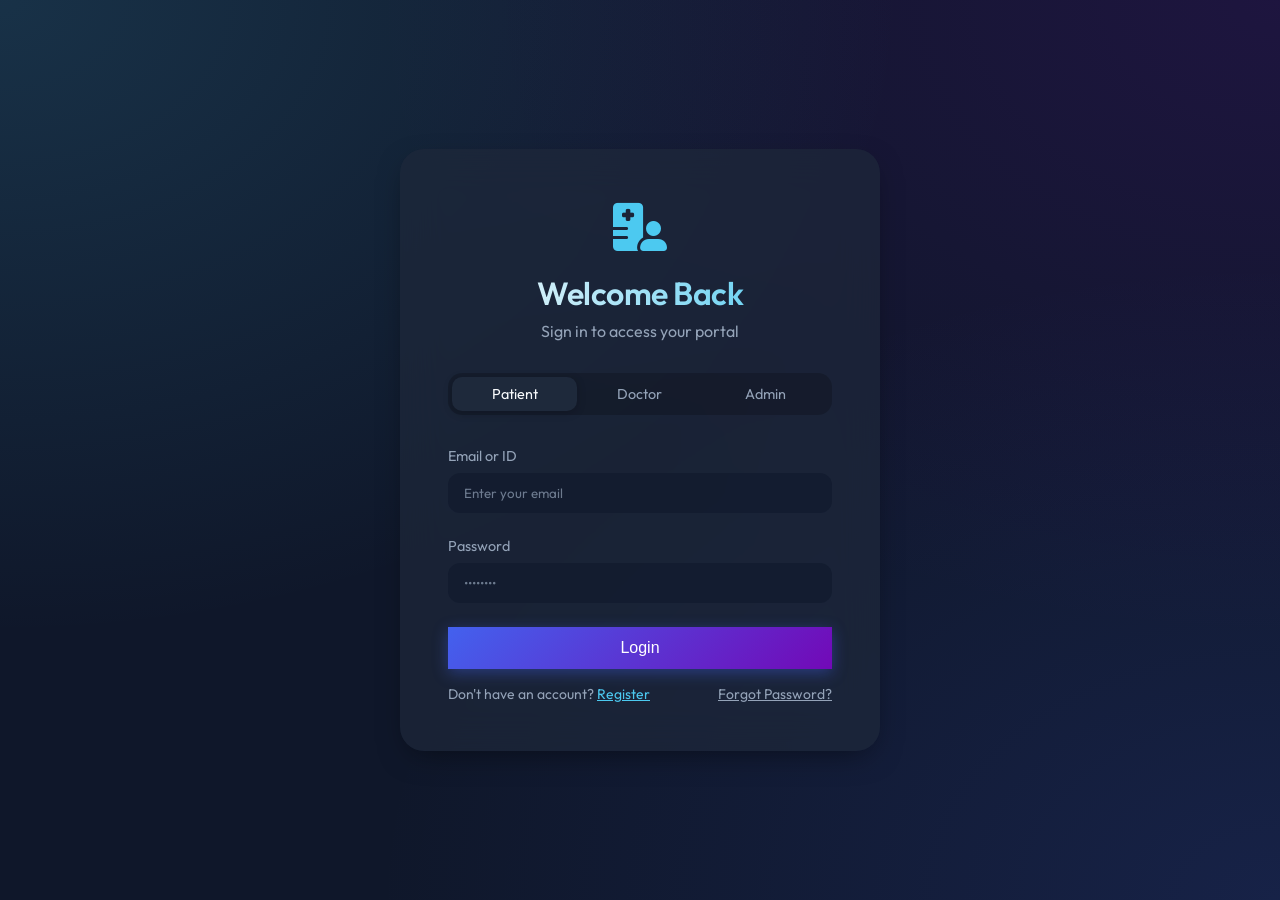
==== target/classes/static/index.html @ b6863231 "Initial commit for deployment" ====
<!DOCTYPE html>
<html lang="en">
<head>
    <meta charset="UTF-8">
    <meta name="viewport" content="width=device-width, initial-scale=1.0">
    <title>MediCare - Doctor Appointment System</title>
    <link rel="stylesheet" href="style.css">
    <link rel="stylesheet" href="https://cdnjs.cloudflare.com/ajax/libs/font-awesome/6.4.0/css/all.min.css">
</head>
<body>
    <div id="app"></div>
    <script src="app.js"></script>
</body>
</html>
---- target/classes/static/style.css ----
@import url('https://fonts.googleapis.com/css2?family=Outfit:wght@300;400;500;600;700&display=swap');

:root {
    --primary: #4cc9f0;
    --secondary: #4361ee;
    --accent: #7209b7;
    --background: #0f172a;
    --surface: #1e293b;
    --surface-glass: rgba(30, 41, 59, 0.7);
    --text-primary: #f8fafc;
    --text-secondary: #94a3b8;
    --success: #10b981;
    --danger: #ef4444;
    --shadow: 0 10px 30px -10px rgba(0, 0, 0, 0.5);
    --font-main: 'Outfit', sans-serif;
    --z-input: 100;
}

* {
    margin: 0;
    padding: 0;
    box-sizing: border-box;
}

body {
    font-family: var(--font-main);
    background-color: var(--background);
    background-image:
        radial-gradient(at 0% 0%, rgba(76, 201, 240, 0.15) 0px, transparent 50%),
        radial-gradient(at 100% 0%, rgba(114, 9, 183, 0.15) 0px, transparent 50%),
        radial-gradient(at 100% 100%, rgba(67, 97, 238, 0.15) 0px, transparent 50%);
    background-attachment: fixed;
    color: var(--text-primary);
    min-height: 100vh;
    display: flex;
    flex-direction: column;
}

/* Animations */
@keyframes fadeIn {
    from {
        opacity: 0;
        transform: translateY(10px);
    }

    to {
        opacity: 1;
        transform: translateY(0);
    }
}

.fade-in {
    animation: fadeIn 0.4s ease-out forwards;
}

/* Typography */
h1,
h2,
h3,
h4,
h5,
h6 {
    font-weight: 600;
    letter-spacing: -0.5px;
}

/* Buttons */
.btn {
    display: inline-flex;
    align-items: center;
    justify-content: center;
    padding: 12px 24px;
    border-radius: var(--radius);
    font-weight: 500;
    font-size: 1rem;
    cursor: pointer;
    transition: all 0.3s ease;
    border: none;
    outline: none;
    gap: 0.5rem;
}

.btn-primary {
    background: linear-gradient(135deg, var(--secondary), var(--accent));
    color: white;
    box-shadow: 0 4px 15px rgba(67, 97, 238, 0.4);
}

.btn-primary:hover {
    transform: translateY(-2px);
    box-shadow: 0 8px 25px rgba(67, 97, 238, 0.5);
}

.btn-secondary {
    background: rgba(255, 255, 255, 0.05);
    color: var(--text-primary);
    border: 1px solid var(--border);
}

.btn-secondary:hover {
    background: rgba(255, 255, 255, 0.1);
}

.btn-ghost {
    background: transparent;
    color: var(--text-secondary);
}

.btn-ghost:hover {
    color: var(--text-primary);
    background: rgba(255, 255, 255, 0.05);
}

/* Forms */
.form-group {
    margin-bottom: 1.5rem;
    text-align: left;
}

.form-label {
    display: block;
    margin-bottom: 0.5rem;
    color: var(--text-secondary);
    font-size: 0.9rem;
}

.form-input {
    width: 100%;
    padding: 12px 16px;
    background: rgba(15, 23, 42, 0.5);
    border: 1px solid var(--border);
    border-radius: 12px;
    color: var(--text-primary);
    font-family: var(--font-main);
    transition: all 0.3s ease;

    /* Input interaction hardening */
    position: relative;
    z-index: var(--z-input);
    pointer-events: auto;
    user-select: text;
    -webkit-user-select: text;
    caret-color: var(--primary);
}

.form-input:focus {
    border-color: var(--primary);
    box-shadow: 0 0 0 4px rgba(76, 201, 240, 0.1);
    outline: none;
    background: rgba(15, 23, 42, 0.8);
}

.form-input::placeholder {
    color: var(--text-secondary);
    opacity: 0.7;
}

/* Auth Layout */
.auth-container {
    display: flex;
    justify-content: center;
    align-items: center;
    min-height: 100vh;
    padding: 2rem;
}

.auth-card {
    background: var(--surface-glass);
    backdrop-filter: blur(20px);
    -webkit-backdrop-filter: blur(20px);
    border: 1px solid var(--border);
    border-radius: 24px;
    padding: 3rem;
    width: 100%;
    max-width: 480px;
    box-shadow: var(--shadow);
    text-align: center;
}

.auth-header {
    margin-bottom: 2rem;
}

.auth-title {
    font-size: 2rem;
    margin-bottom: 0.5rem;
    background: linear-gradient(to right, var(--text-primary), var(--primary));
    -webkit-background-clip: text;
    background-clip: text;
    -webkit-text-fill-color: transparent;
}

.auth-subtitle {
    color: var(--text-secondary);
}

.role-switcher {
    display: flex;
    background: rgba(0, 0, 0, 0.2);
    padding: 4px;
    border-radius: 14px;
    margin-bottom: 2rem;
}

.role-btn {
    flex: 1;
    padding: 8px;
    text-align: center;
    border-radius: 10px;
    cursor: pointer;
    font-size: 0.9rem;
    color: var(--text-secondary);
    transition: all 0.3s ease;
}

.role-btn.active {
    background: var(--surface);
    color: var(--text-primary);
    box-shadow: 0 2px 10px rgba(0, 0, 0, 0.2);
}

/* Dashboard Layout */
.dashboard-layout {
    display: flex;
    height: 100vh;
    overflow: hidden;
}

.sidebar {
    width: 280px;
    background: var(--surface-glass);
    backdrop-filter: blur(20px);
    border-right: 1px solid var(--border);
    display: flex;
    flex-direction: column;
    padding: 2rem 1rem;
    transition: transform 0.3s ease;
}

.sidebar-header {
    display: flex;
    align-items: center;
    gap: 1rem;
    padding: 0 1rem 2rem 1rem;
    border-bottom: 1px solid var(--border);
    margin-bottom: 1rem;
}

.logo-text {
    font-size: 1.25rem;
    font-weight: 700;
    color: var(--text-primary);
}

.nav-links {
    display: flex;
    flex-direction: column;
    gap: 0.5rem;
    flex: 1;
    overflow-y: auto;
}

.nav-item {
    display: flex;
    align-items: center;
    gap: 1rem;
    padding: 12px 16px;
    border-radius: 12px;
    color: var(--text-secondary);
    cursor: pointer;
    transition: all 0.2s ease;
    text-decoration: none;
}

.nav-item:hover,
.nav-item.active {
    background: rgba(67, 97, 238, 0.1);
    color: var(--primary);
}

.nav-item i {
    width: 20px;
}

.main-content {
    flex: 1;
    overflow-y: auto;
    padding: 2rem;
    position: relative;
}

/* Dashboard Widgets */
.header-bar {
    display: flex;
    justify-content: space-between;
    align-items: center;
    margin-bottom: 2rem;
}

.greeting h1 {
    font-size: 1.8rem;
    margin-bottom: 0.25rem;
}

.user-profile-widget {
    display: flex;
    align-items: center;
    gap: 1rem;
    background: var(--surface);
    padding: 8px 16px 8px 8px;
    border-radius: 50px;
    border: 1px solid var(--border);
}

.avatar {
    width: 40px;
    height: 40px;
    border-radius: 50%;
    background: linear-gradient(135deg, var(--secondary), var(--accent));
    display: flex;
    align-items: center;
    justify-content: center;
    color: white;
    font-weight: 600;
}

/* Grid Layouts */
.grid-cols-3 {
    display: grid;
    grid-template-columns: repeat(auto-fit, minmax(280px, 1fr));
    gap: 1.5rem;
}

.grid-cols-2 {
    display: grid;
    grid-template-columns: repeat(auto-fit, minmax(400px, 1fr));
    gap: 1.5rem;
}

.card {
    background: var(--surface-glass);
    border: 1px solid var(--border);
    border-radius: 20px;
    padding: 1.5rem;
    transition: transform 0.3s ease;
}

.card:hover {
    transform: translateY(-5px);
    border-color: rgba(76, 201, 240, 0.3);
}

.card-header {
    display: flex;
    justify-content: space-between;
    align-items: center;
    margin-bottom: 1.5rem;
}

.card-title {
    font-size: 1.1rem;
    font-weight: 600;
    color: var(--text-primary);
}

/* Stat Card */
.stat-card {
    display: flex;
    align-items: center;
    gap: 1.5rem;
}

.stat-icon {
    width: 60px;
    height: 60px;
    border-radius: 16px;
    display: flex;
    align-items: center;
    justify-content: center;
    font-size: 1.5rem;
    background: rgba(67, 97, 238, 0.1);
    color: var(--secondary);
}

.stat-info h3 {
    font-size: 1.8rem;
    margin-bottom: 0.25rem;
}

/* Tables */
.table-container {
    width: 100%;
    overflow-x: auto;
}

table {
    width: 100%;
    border-collapse: collapse;
}

th {
    text-align: left;
    padding: 1rem;
    color: var(--text-secondary);
    font-weight: 500;
    font-size: 0.9rem;
    border-bottom: 1px solid var(--border);
}

td {
    padding: 1rem;
    border-bottom: 1px solid rgba(148, 163, 184, 0.05);
}

.status-badge {
    padding: 4px 12px;
    border-radius: 20px;
    font-size: 0.8rem;
    font-weight: 500;
}

.status-confirmed {
    background: rgba(16, 185, 129, 0.1);
    color: var(--success);
}

.status-pending {
    background: rgba(245, 158, 11, 0.1);
    color: #f59e0b;
}

.status-cancelled {
    background: rgba(239, 68, 68, 0.1);
    color: var(--danger);
}

/* Utility */
.mt-4 {
    margin-top: 1rem;
}

.mb-4 {
    margin-bottom: 1rem;
}

.text-sm {
    font-size: 0.875rem;
}

.text-muted {
    color: var(--text-secondary);
}

/* Responsive */
@media (max-width: 1024px) {
    .sidebar {
        width: 240px;
    }

    .grid-cols-3 {
        grid-template-columns: repeat(2, 1fr);
    }
}

@media (max-width: 768px) {
    .dashboard-layout {
        flex-direction: column;
    }

    .sidebar {
        width: 100%;
        height: auto;
        border-right: none;
        border-bottom: 1px solid var(--border);
        padding: 1rem;
    }

    .nav-links {
        flex-direction: row;
        overflow-x: auto;
        padding-bottom: 0.5rem;
    }

    .nav-item {
        white-space: nowrap;
        padding: 8px 12px;
        font-size: 0.9rem;
    }

    .main-content {
        padding: 1rem;
        width: 100%;
    }

    .grid-cols-3,
    .grid-cols-2 {
        grid-template-columns: 1fr;
    }

    .auth-card {
        padding: 2rem;
        max-width: 100%;
        margin: 1rem;
    }

    h1 {
        font-size: 1.5rem;
    }

    h2 {
        font-size: 1.25rem;
    }

    h3 {
        font-size: 1.1rem;
    }

    .stat-card {
        padding: 1rem;
    }

    .card {
        padding: 1.25rem;
    }
}
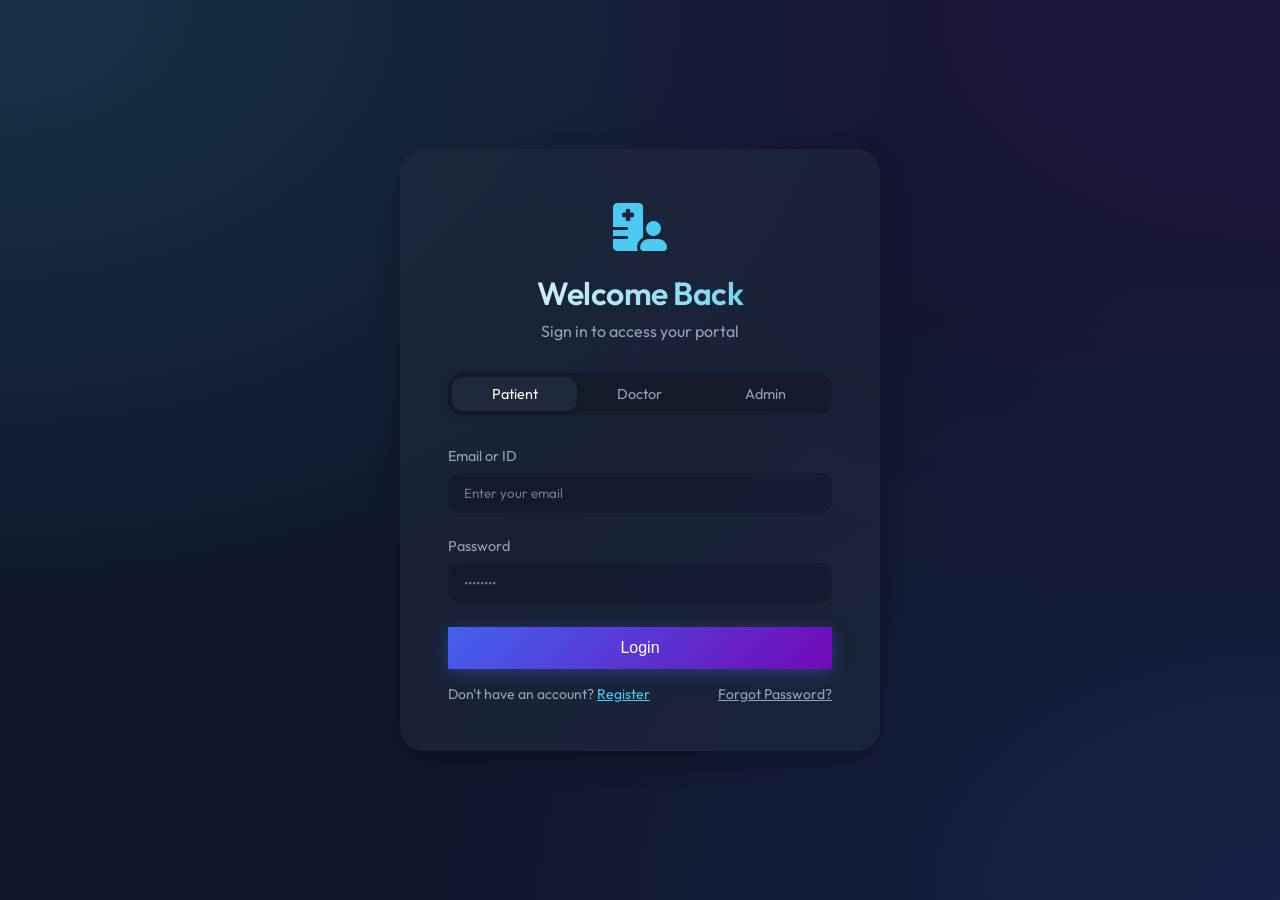
==== commit 3b2c6ca7: "Integrate Razorpay Payment Implementation" ====
--- a/target/classes/static/index.html
+++ b/target/classes/static/index.html
@@ -1,14 +1,18 @@
 <!DOCTYPE html>
 <html lang="en">
+
 <head>
     <meta charset="UTF-8">
     <meta name="viewport" content="width=device-width, initial-scale=1.0">
     <title>MediCare - Doctor Appointment System</title>
     <link rel="stylesheet" href="style.css">
     <link rel="stylesheet" href="https://cdnjs.cloudflare.com/ajax/libs/font-awesome/6.4.0/css/all.min.css">
+    <script src="https://checkout.razorpay.com/v1/checkout.js"></script>
 </head>
+
 <body>
     <div id="app"></div>
     <script src="app.js"></script>
 </body>
-</html>
+
+</html>
